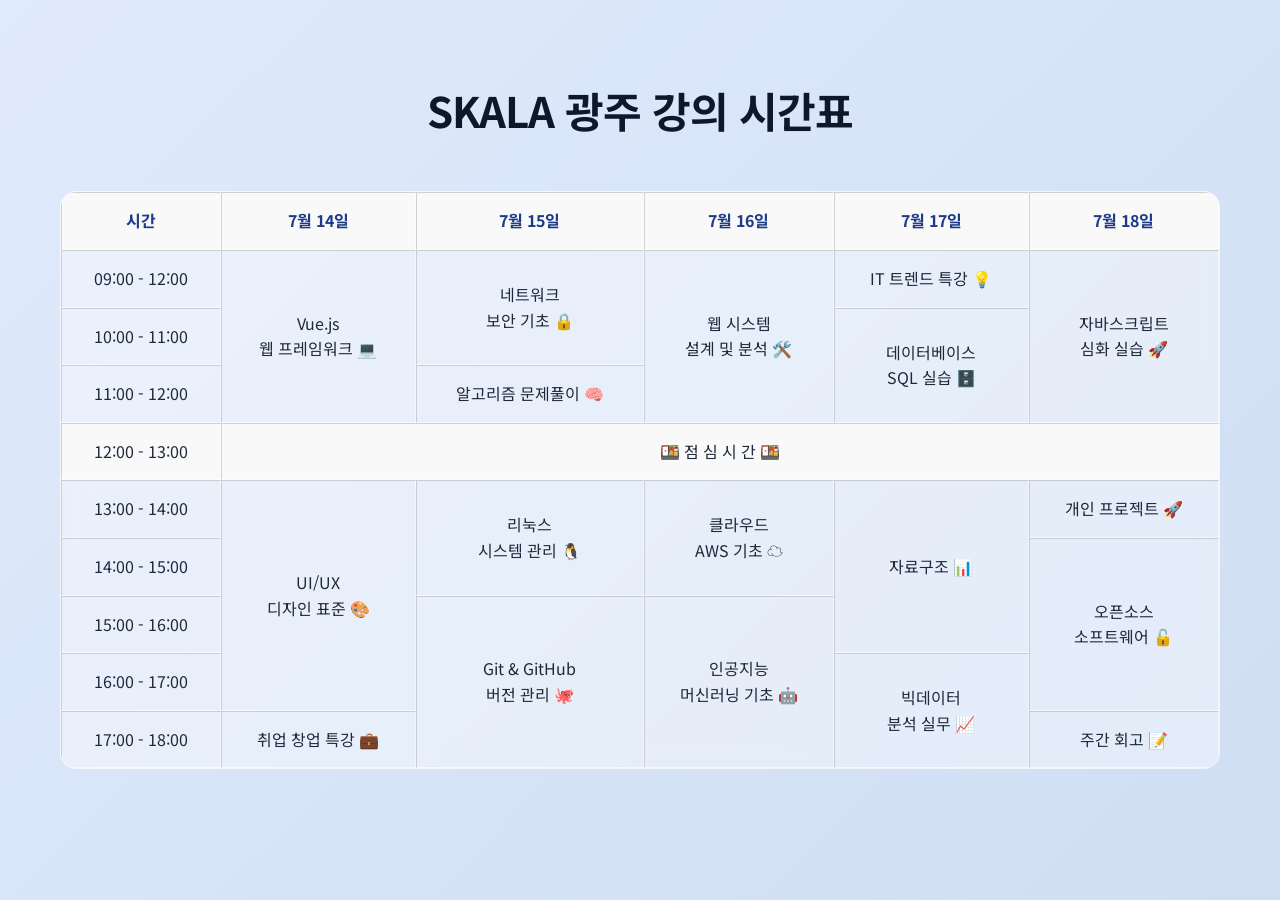
==== html/myClass.html @ 41cc4d83 "Fix : Git 재초기화" ====
<!DOCTYPE html>
<html lang="ko">
<head>
    <meta charset="UTF-8">
    <meta name="viewport" content="width=device-width, initial-scale=1.0">
    <title>SKALA 광주 강의 시간표</title>
    <link rel="stylesheet" href="../css/style.css">
</head>

<body>
    <div class="container">
        <h1>SKALA 광주 강의 시간표</h1>
        
        <table border="1" cellspacing="0" cellpadding="9">
            <thead>
                <tr align="center" bgcolor="#f2f2f2">
                    <th>시간</th>
                    <th>7월 14일</th>
                    <th>7월 15일</th>
                    <th>7월 16일</th>
                    <th>7월 17일</th>
                    <th>7월 18일</th>
                </tr>
            </thead>
            <tbody>
                <tr>
                    <td>09:00 - 12:00</td>
                    <td rowspan="3">Vue.js<br>웹 프레임워크 💻</td>
                    <td rowspan="2">네트워크<br>보안 기초 🔒</td>
                    <td rowspan="3">웹 시스템<br>설계 및 분석 🛠️</td>
                    <td>IT 트렌드 특강 💡</td>
                    <td rowspan="3">자바스크립트<br>심화 실습 🚀</td>
                </tr>
                <tr>
                    <td>10:00 - 11:00</td>
                    <td rowspan="2">데이터베이스<br>SQL 실습 🗄️</td>
                </tr>
                <tr>
                    <td>11:00 - 12:00</td>
                    <td>알고리즘 문제풀이 🧠</td>
                </tr>
                
                <tr align="center" bgcolor="#f9f9f9">
                    <td>12:00 - 13:00</td>
                    <td colspan="5">🍱 점 심 시 간 🍱</td>
                </tr>
                
                <tr>
                    <td>13:00 - 14:00</td>
                    <td rowspan="4">UI/UX<br>디자인 표준 🎨</td>
                    <td rowspan="2">리눅스<br>시스템 관리 🐧</td>
                    <td rowspan="2">클라우드<br>AWS 기초 ☁️</td>
                    <td rowspan="3">자료구조 📊</td>
                    <td>개인 프로젝트 🚀</td>
                </tr>
                <tr>
                    <td>14:00 - 15:00</td>
                    <td rowspan="3">오픈소스<br>소프트웨어 🔓</td>
                </tr>
                <tr>
                    <td>15:00 - 16:00</td>
                    <td rowspan="3">Git & GitHub<br>버전 관리 🐙</td>
                    <td rowspan="3">인공지능<br>머신러닝 기초 🤖</td>
                </tr>
                <tr>
                    <td>16:00 - 17:00</td>
                    <td rowspan="2">빅데이터<br>분석 실무 📈</td>
                </tr>
                <tr>
                    <td>17:00 - 18:00</td>
                    <td>취업 창업 특강 💼</td>
                    <td>주간 회고 📝</td>
                </tr>
            </tbody>
        </table>
    </div>
</body>
</html>
---- css/style.css ----
/* ==========================================================================
   [미션 1] 구글 폰트 불러오기 (세련되고 깔끔한 Noto Sans KR로 변경)
   ========================================================================== */
@import url('https://fonts.googleapis.com/css2?family=Noto+Sans+KR:wght@300;400;700&display=swap');

/* 전체 페이지 글꼴 및 배경 기본 설정 */
body {
    font-family: 'Noto Sans KR', sans-serif; 
    line-height: 1.6;                /* 폰트가 바뀌었으니 줄간격도 세련되게 조정 */
    color: #1e293b;                  /* 너무 까맣지 않은 짙은 네이비/슬레이트 톤 */
    /* 글래스모피즘의 핵심: 유리가 비칠 수 있도록 화사한 블루 그라데이션 배경 적용 */
    background: linear-gradient(135deg, #e0eafc 0%, #cfdef3 100%);
    background-attachment: fixed;    /* 스크롤해도 배경은 고정되게 설정 */
    font-size: 16px;                 /* 폰트 크기를 표준화하여 세련미 강조 */
}

/* 메인 제목 스타일 (h1) */
h1 {
    color: #0f172a;                  
    font-size: 42px;
    font-weight: 700;
    text-align: center;
    padding-bottom: 20px;
    letter-spacing: -1px;            /* 자간을 살짝 좁혀서 모던한 느낌 부여 */
}

/* 부제목 h2: 유리판 위에 얹어진 깔끔한 텍스트 */
h2 {
    color: #1d4ed8;                  /* 청량한 블루 포인트 */
    font-size: 28px;
    font-weight: 700;
    padding: 10px 0;
    margin-top: 40px;
    margin-bottom: 20px;
    border-bottom: 2px solid rgba(29, 78, 216, 0.3); /* 반투명한 밑줄 */
}

/* 소제목 h3 */
h3 {
    color: #3b82f6;
    font-size: 22px;
    margin-top: 25px;
    margin-bottom: 15px;
    font-weight: 700;
}

/* 본문 텍스트 링크 스타일 */
a {
    color: #2563eb;
    text-decoration: none;
    transition: color 0.3s ease;
}

a:hover {
    color: #1e40af;
    text-decoration: underline;
    text-underline-offset: 4px;
}

/* ==========================================================================
   글래스모피즘 공통 클래스 (유리 패널 효과)
   ========================================================================== */
/* 이 속성들을 카드, 사이드바, 폼 등에 공통으로 적용합니다 */
.glass-panel {
    background: rgba(255, 255, 255, 0.4);      /* 반투명한 흰색 배경 */
    backdrop-filter: blur(12px);               /* 배경을 흐리게 (블러 효과) */
    -webkit-backdrop-filter: blur(12px);       /* 사파리 브라우저 지원 */
    border: 1px solid rgba(255, 255, 255, 0.6); /* 빛을 받는 듯한 얇고 밝은 테두리 */
    box-shadow: 0 8px 32px 0 rgba(31, 38, 135, 0.1); /* 은은하고 넓은 그림자 */
    border-radius: 16px;
}

/* ==========================================================================
   [미션 2] 실습과제 박스 모델의 이해
   ========================================================================== */
* {
    box-sizing: border-box;
}

.container {
    max-width: 1200px;
    margin: 0 auto;
    padding: 40px 20px;
}

/* 유리 앨범 카드 (.trip-card) */
.trip-card {
    /* 공통 유리 효과 적용 (CSS 변수나 믹스인이 없으므로 코드를 직접 복사해 적용) */
    background: rgba(255, 255, 255, 0.45);
    backdrop-filter: blur(10px);
    -webkit-backdrop-filter: blur(10px);
    border: 1px solid rgba(255, 255, 255, 0.7);
    box-shadow: 0 4px 20px rgba(0, 0, 0, 0.05);
    border-radius: 16px;
    padding: 25px;
    transition: transform 0.4s ease, box-shadow 0.4s ease;
}

.trip-card img {
    display: block;
    margin-bottom: 20px;
    max-width: 100%;
    height: auto;
    border-radius: 12px;
}

/* 호버 시 떠오르는 유리 카드 */
.trip-card:hover {
    transform: translateY(-10px);
    box-shadow: 0 15px 35px rgba(37, 99, 235, 0.15); /* 블루 톤이 섞인 그림자 */
    background: rgba(255, 255, 255, 0.6);            /* 호버 시 조금 더 불투명해지며 선명해짐 */
}

/* 시간표 테이블 정돈 */
table {
    width: 100%;
    border-collapse: separate;
    border-spacing: 0;
    margin-top: 20px;
    background: rgba(255, 255, 255, 0.4);
    backdrop-filter: blur(10px);
    border-radius: 16px;
    overflow: hidden;
    border: 1px solid rgba(255, 255, 255, 0.5);
}

th, td {
    padding: 15px;
    text-align: center;
    border-bottom: 1px solid rgba(255, 255, 255, 0.6);
}

th {
    background: rgba(255, 255, 255, 0.6);
    color: #1e3a8a;
    font-weight: 700;
}

/* ==========================================================================
   [미션 3] 가독성 높은 회원가입 폼
   ========================================================================== */
fieldset {
    background: rgba(255, 255, 255, 0.3);
    backdrop-filter: blur(12px);
    border: 1px solid rgba(255, 255, 255, 0.5);
    border-radius: 16px;
    padding: 30px;
    margin-bottom: 30px;
    box-shadow: 0 8px 32px rgba(0, 0, 0, 0.05);
}

legend {
    font-weight: 700;
    color: #1e40af;
    padding: 5px 20px;
    background: rgba(255, 255, 255, 0.7);
    border: 1px solid rgba(255, 255, 255, 0.8);
    border-radius: 20px;
    backdrop-filter: blur(5px);
}

/* 세련된 폼 입력창 */
input[type="text"],
input[type="password"],
input[type="email"],
input[type="date"],
select,
textarea {
    width: 100%;
    padding: 14px 18px;
    margin-top: 8px;
    margin-bottom: 20px;
    border: 1px solid rgba(255, 255, 255, 0.8);
    border-radius: 12px;
    background: rgba(255, 255, 255, 0.5); /* 반투명 입력창 */
    font-family: inherit;
    font-size: 1em;
    color: #0f172a;
    transition: all 0.3s ease;
}

/* 포커스 시 네온 블루 효과 */
input:focus, textarea:focus, select:focus {
    outline: none;
    background: rgba(255, 255, 255, 0.8);
    border-color: #3b82f6;
    box-shadow: 0 0 0 4px rgba(59, 130, 246, 0.2);
}

textarea {
    resize: vertical;
    min-height: 120px;
}

/* 글래스모피즘 버튼 스타일 */
.btn-submit,
.btn-reset {
    padding: 14px 32px;
    font-size: 1em;
    font-weight: 700;
    border: 1px solid rgba(255, 255, 255, 0.4);
    border-radius: 12px;
    cursor: pointer;
    margin-right: 15px;
    transition: all 0.3s ease;
    backdrop-filter: blur(5px);
}

.btn-submit {
    background: rgba(37, 99, 235, 0.8); /* 반투명한 메인 블루 */
    color: #ffffff;
    box-shadow: 0 4px 15px rgba(37, 99, 235, 0.3);
}

.btn-reset {
    background: rgba(255, 255, 255, 0.5);
    color: #475569;
}

.btn-submit:hover {
    background: rgba(29, 78, 216, 1);
    box-shadow: 0 6px 20px rgba(29, 78, 216, 0.4);
    transform: translateY(-2px);
}

.btn-reset:hover {
    background: rgba(255, 255, 255, 0.8);
    transform: translateY(-2px);
}

/* ==========================================================================
   [미션 4 & 5] Flex, Grid 및 미디어 쿼리
   ========================================================================== */
nav ul {
    display: flex;
    list-style: none;
    padding: 15px;
    gap: 10px;
    justify-content: center;
    background: rgba(255, 255, 255, 0.3);
    backdrop-filter: blur(10px);
    border-radius: 50px;             /* 네비게이션 바를 둥근 캡슐 형태로 */
    border: 1px solid rgba(255, 255, 255, 0.5);
    margin-bottom: 40px;
}

nav a {
    padding: 10px 24px;
    border-radius: 30px;
    transition: all 0.3s ease;
    background-color: transparent;
    font-weight: 700;
    color: #1e293b;
}

nav a:hover {
    background-color: #3b82f6;
    color: #ffffff;
    text-decoration: none;
    box-shadow: 0 4px 15px rgba(59, 130, 246, 0.4);
}

.trip-grid-container {
    display: grid;
    grid-template-columns: repeat(3, 1fr);
    gap: 30px;
}

.content-wrapper {
    display: flex;
    gap: 40px;
    align-items: flex-start;
}

main {
    flex: 7;
}

aside {
    flex: 3;
    background: rgba(255, 255, 255, 0.35);
    backdrop-filter: blur(12px);
    -webkit-backdrop-filter: blur(12px);
    padding: 30px;
    border-radius: 20px;
    border: 1px solid rgba(255, 255, 255, 0.6);
    box-shadow: 0 8px 32px rgba(0, 0, 0, 0.05);
}

@media (max-width: 768px) {
    nav ul {
        flex-direction: column;
        border-radius: 16px;
    }
    .content-wrapper {
        flex-direction: column;
        gap: 20px;
    }
    main, aside {
        width: 100%;
    }
    .trip-grid-container {
        grid-template-columns: 1fr;
    }
}

/* ==========================================================================
   [미션 6] 등장 애니메이션(Animations)
   ========================================================================== */
@keyframes fadeInUp {
    from {
        opacity: 0;
        transform: translateY(20px);
    }
    to {
        opacity: 1;
        transform: translateY(0);
    }
}

header h1 {
    animation: fadeInUp 0.8s cubic-bezier(0.2, 0.8, 0.2, 1) forwards;
}

/* ==========================================================================
   [No 미션] 사이드바 자바스크립트 영역 버튼 꾸미기
   ========================================================================== */
aside section:last-child {
    display: flex;
    flex-direction: column;
    align-items: center;
    gap: 12px;
    margin-top: 20px;
}

aside section:last-child button {
    width: 100%;
    padding: 14px;
    border: 1px solid rgba(255, 255, 255, 0.4);
    border-radius: 12px;
    font-size: 1em;
    font-weight: 700;
    color: #ffffff;
    background: linear-gradient(135deg, #60a5fa, #3b82f6); /* 세련된 그라데이션 버튼 */
    cursor: pointer;
    box-shadow: 0 4px 15px rgba(59, 130, 246, 0.3);
    transition: all 0.3s ease;
}

aside section:last-child button:hover {
    transform: translateY(-2px);
    box-shadow: 0 6px 20px rgba(59, 130, 246, 0.5);
    background: linear-gradient(135deg, #3b82f6, #2563eb);
}
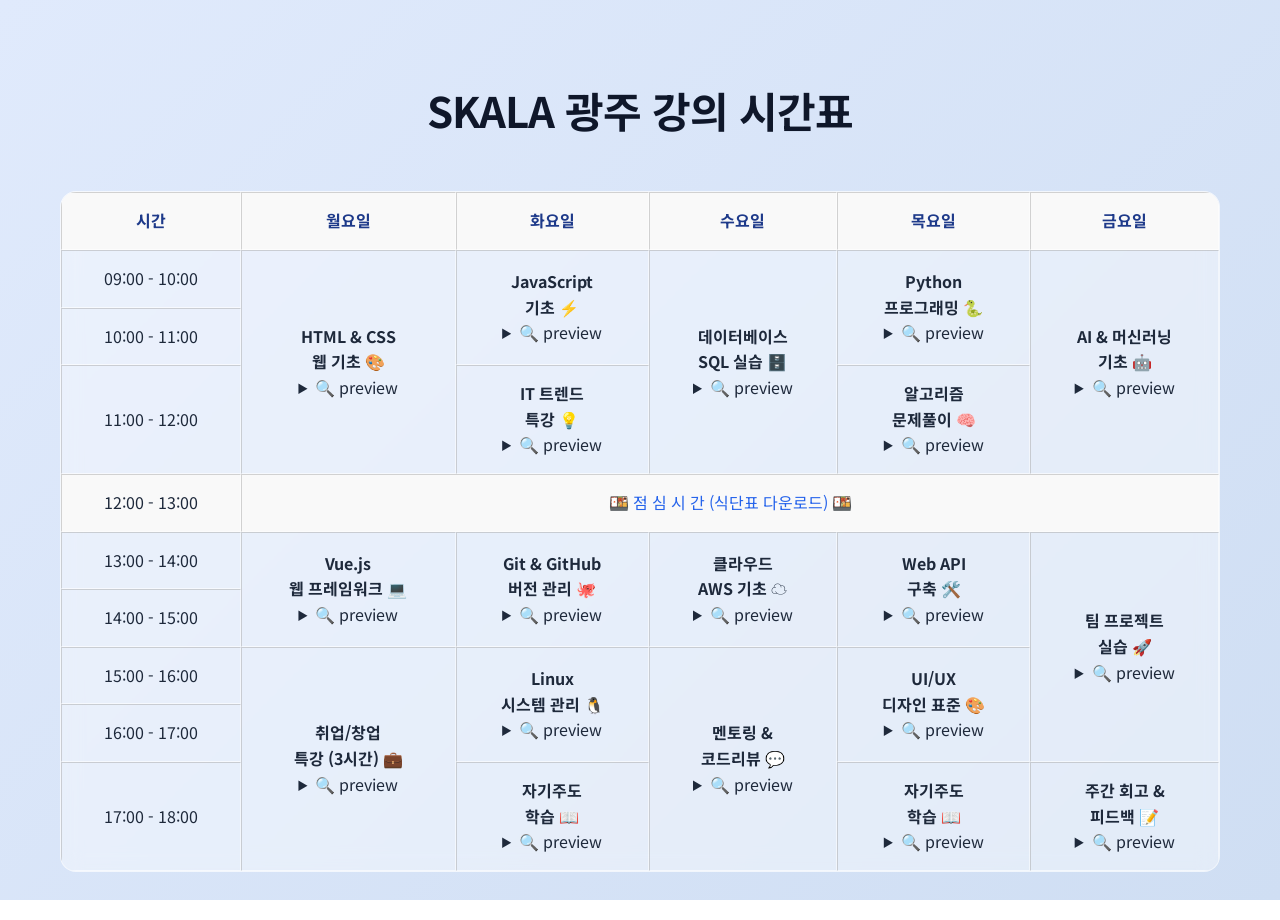
==== commit 439f38f8: "my class 컨텐츠 보완" ====
--- a/html/myClass.html
+++ b/html/myClass.html
@@ -15,61 +15,176 @@
             <thead>
                 <tr align="center" bgcolor="#f2f2f2">
                     <th>시간</th>
-                    <th>7월 14일</th>
-                    <th>7월 15일</th>
-                    <th>7월 16일</th>
-                    <th>7월 17일</th>
-                    <th>7월 18일</th>
+                    <th>월요일</th>
+                    <th>화요일</th>
+                    <th>수요일</th>
+                    <th>목요일</th>
+                    <th>금요일</th>
                 </tr>
             </thead>
             <tbody>
-                <tr>
-                    <td>09:00 - 12:00</td>
-                    <td rowspan="3">Vue.js<br>웹 프레임워크 💻</td>
-                    <td rowspan="2">네트워크<br>보안 기초 🔒</td>
-                    <td rowspan="3">웹 시스템<br>설계 및 분석 🛠️</td>
-                    <td>IT 트렌드 특강 💡</td>
-                    <td rowspan="3">자바스크립트<br>심화 실습 🚀</td>
+                <tr align="center">
+                    <td>09:00 - 10:00</td>
+                    <td rowspan="3">
+                        <b>HTML & CSS<br>웹 기초 🎨</b>
+                        <details>
+                            <summary>🔍 preview</summary>
+                            <p>웹사이트 구조와 스타일링 기초 학습</p>
+                        </details>
+                    </td>
+                    <td rowspan="2">
+                        <b>JavaScript<br>기초 ⚡</b>
+                        <details>
+                            <summary>🔍 preview</summary>
+                            <p>동적 웹페이지 제작을 위한 자바스크립트 문법</p>
+                        </details>
+                    </td>
+                    <td rowspan="3">
+                        <b>데이터베이스<br>SQL 실습 🗄️</b>
+                        <details>
+                            <summary>🔍 preview</summary>
+                            <p>데이터 조작 및 관리를 위한 SQL 작성법</p>
+                        </details>
+                    </td>
+                    <td rowspan="2">
+                        <b>Python<br>프로그래밍 🐍</b>
+                        <details>
+                            <summary>🔍 preview</summary>
+                            <p>파이썬 기본 문법 및 데이터 처리 학습</p>
+                        </details>
+                    </td>
+                    <td rowspan="3">
+                        <b>AI & 머신러닝<br>기초 🤖</b>
+                        <details>
+                            <summary>🔍 preview</summary>
+                            <p>인공지능 개요 및 주요 머신러닝 모델 개념</p>
+                        </details>
+                    </td>
                 </tr>
-                <tr>
+                <tr align="center">
                     <td>10:00 - 11:00</td>
-                    <td rowspan="2">데이터베이스<br>SQL 실습 🗄️</td>
                 </tr>
-                <tr>
+                <tr align="center">
                     <td>11:00 - 12:00</td>
-                    <td>알고리즘 문제풀이 🧠</td>
+                    <td>
+                        <b>IT 트렌드<br>특강 💡</b>
+                        <details>
+                            <summary>🔍 preview</summary>
+                            <p>최신 기술 동향 및 산업 트렌드 파악</p>
+                        </details>
+                    </td>
+                    <td>
+                        <b>알고리즘<br>문제풀이 🧠</b>
+                        <details>
+                            <summary>🔍 preview</summary>
+                            <p>컴퓨팅 사고력 향상을 위한 코딩 문제 풀이</p>
+                        </details>
+                    </td>
                 </tr>
                 
                 <tr align="center" bgcolor="#f9f9f9">
                     <td>12:00 - 13:00</td>
-                    <td colspan="5">🍱 점 심 시 간 🍱</td>
+                    <td colspan="5"><a href="../files/menu.xlsx" download>🍱 점 심 시 간 (식단표 다운로드) 🍱</a></td>
                 </tr>
                 
-                <tr>
+                <tr align="center">
                     <td>13:00 - 14:00</td>
-                    <td rowspan="4">UI/UX<br>디자인 표준 🎨</td>
-                    <td rowspan="2">리눅스<br>시스템 관리 🐧</td>
-                    <td rowspan="2">클라우드<br>AWS 기초 ☁️</td>
-                    <td rowspan="3">자료구조 📊</td>
-                    <td>개인 프로젝트 🚀</td>
+                    <td rowspan="2">
+                        <b>Vue.js<br>웹 프레임워크 💻</b>
+                        <details>
+                            <summary>🔍 preview</summary>
+                            <p>컴포넌트 기반 웹 애플리케이션 개발</p>
+                        </details>
+                    </td>
+                    <td rowspan="2">
+                        <b>Git & GitHub<br>버전 관리 🐙</b>
+                        <details>
+                            <summary>🔍 preview</summary>
+                            <p>소스코드 협업 및 버전 관리 도구 활용</p>
+                        </details>
+                    </td>
+                    <td rowspan="2">
+                        <b>클라우드<br>AWS 기초 ☁️</b>
+                        <details>
+                            <summary>🔍 preview</summary>
+                            <p>클라우드 인프라 이해 및 배포 기본</p>
+                        </details>
+                    </td>
+                    <td rowspan="2">
+                        <b>Web API<br>구축 🛠️</b>
+                        <details>
+                            <summary>🔍 preview</summary>
+                            <p>RESTful API 개념 및 서버 연결 실습</p>
+                        </details>
+                    </td>
+                    <td rowspan="4">
+                        <b>팀 프로젝트<br>실습 🚀</b>
+                        <details>
+                            <summary>🔍 preview</summary>
+                            <p>팀 단위 서비스 기획 및 개발 집중 수행</p>
+                        </details>
+                    </td>
                 </tr>
-                <tr>
+                <tr align="center">
                     <td>14:00 - 15:00</td>
-                    <td rowspan="3">오픈소스<br>소프트웨어 🔓</td>
                 </tr>
-                <tr>
+                <tr align="center">
                     <td>15:00 - 16:00</td>
-                    <td rowspan="3">Git & GitHub<br>버전 관리 🐙</td>
-                    <td rowspan="3">인공지능<br>머신러닝 기초 🤖</td>
+                    <td rowspan="3">
+                        <b>취업/창업<br>특강 (3시간) 💼</b>
+                        <details>
+                            <summary>🔍 preview</summary>
+                            <p>이력서 작성, 면접 준비 및 취업 코칭</p>
+                        </details>
+                    </td>
+                    <td rowspan="2">
+                        <b>Linux<br>시스템 관리 🐧</b>
+                        <details>
+                            <summary>🔍 preview</summary>
+                            <p>리눅스 명령어 및 서버 환경 구축 학습</p>
+                        </details>
+                    </td>
+                    <td rowspan="3">
+                        <b>멘토링 &<br>코드리뷰 💬</b>
+                        <details>
+                            <summary>🔍 preview</summary>
+                            <p>전문가 피드백을 통한 코드 개선 및 질의응답</p>
+                        </details>
+                    </td>
+                    <td rowspan="2">
+                        <b>UI/UX<br>디자인 표준 🎨</b>
+                        <details>
+                            <summary>🔍 preview</summary>
+                            <p>사용자 중심 인터페이스 설계 가이드라인</p>
+                        </details>
+                    </td>
                 </tr>
-                <tr>
+                <tr align="center">
                     <td>16:00 - 17:00</td>
-                    <td rowspan="2">빅데이터<br>분석 실무 📈</td>
                 </tr>
-                <tr>
+                <tr align="center">
                     <td>17:00 - 18:00</td>
-                    <td>취업 창업 특강 💼</td>
-                    <td>주간 회고 📝</td>
+                    <td>
+                        <b>자기주도<br>학습 📖</b>
+                        <details>
+                            <summary>🔍 preview</summary>
+                            <p>개인 복습 및 부족한 개념 보완 시간</p>
+                        </details>
+                    </td>
+                    <td>
+                        <b>자기주도<br>학습 📖</b>
+                        <details>
+                            <summary>🔍 preview</summary>
+                            <p>개인 복습 및 부족한 개념 보완 시간</p>
+                        </details>
+                    </td>
+                    <td>
+                        <b>주간 회고 &<br>피드백 📝</b>
+                        <details>
+                            <summary>🔍 preview</summary>
+                            <p>한 주간의 학습 성과 정리 및 개선점 작성</p>
+                        </details>
+                    </td>
                 </tr>
             </tbody>
         </table>
--- a/css/style.css
+++ b/css/style.css
@@ -85,7 +85,6 @@
 
 /* 유리 앨범 카드 (.trip-card) */
 .trip-card {
-    /* 공통 유리 효과 적용 (CSS 변수나 믹스인이 없으므로 코드를 직접 복사해 적용) */
     background: rgba(255, 255, 255, 0.45);
     backdrop-filter: blur(10px);
     -webkit-backdrop-filter: blur(10px);
@@ -247,7 +246,7 @@
 nav a {
     padding: 10px 24px;
     border-radius: 30px;
-    transition: all 0.3s ease;
+    transition: all 0.6s ease;
     background-color: transparent;
     font-weight: 700;
     color: #1e293b;
@@ -257,7 +256,7 @@
     background-color: #3b82f6;
     color: #ffffff;
     text-decoration: none;
-    box-shadow: 0 4px 15px rgba(59, 130, 246, 0.4);
+    box-shadow: 0 4px 15px rgba(49, 108, 202, 0.4);
 }
 
 .trip-grid-container {
@@ -319,7 +318,7 @@
 }
 
 header h1 {
-    animation: fadeInUp 0.8s cubic-bezier(0.2, 0.8, 0.2, 1) forwards;
+    animation: fadeInUp 2.0s cubic-bezier(0.2, 0.8, 0.2, 1) forwards;
 }
 
 /* ==========================================================================
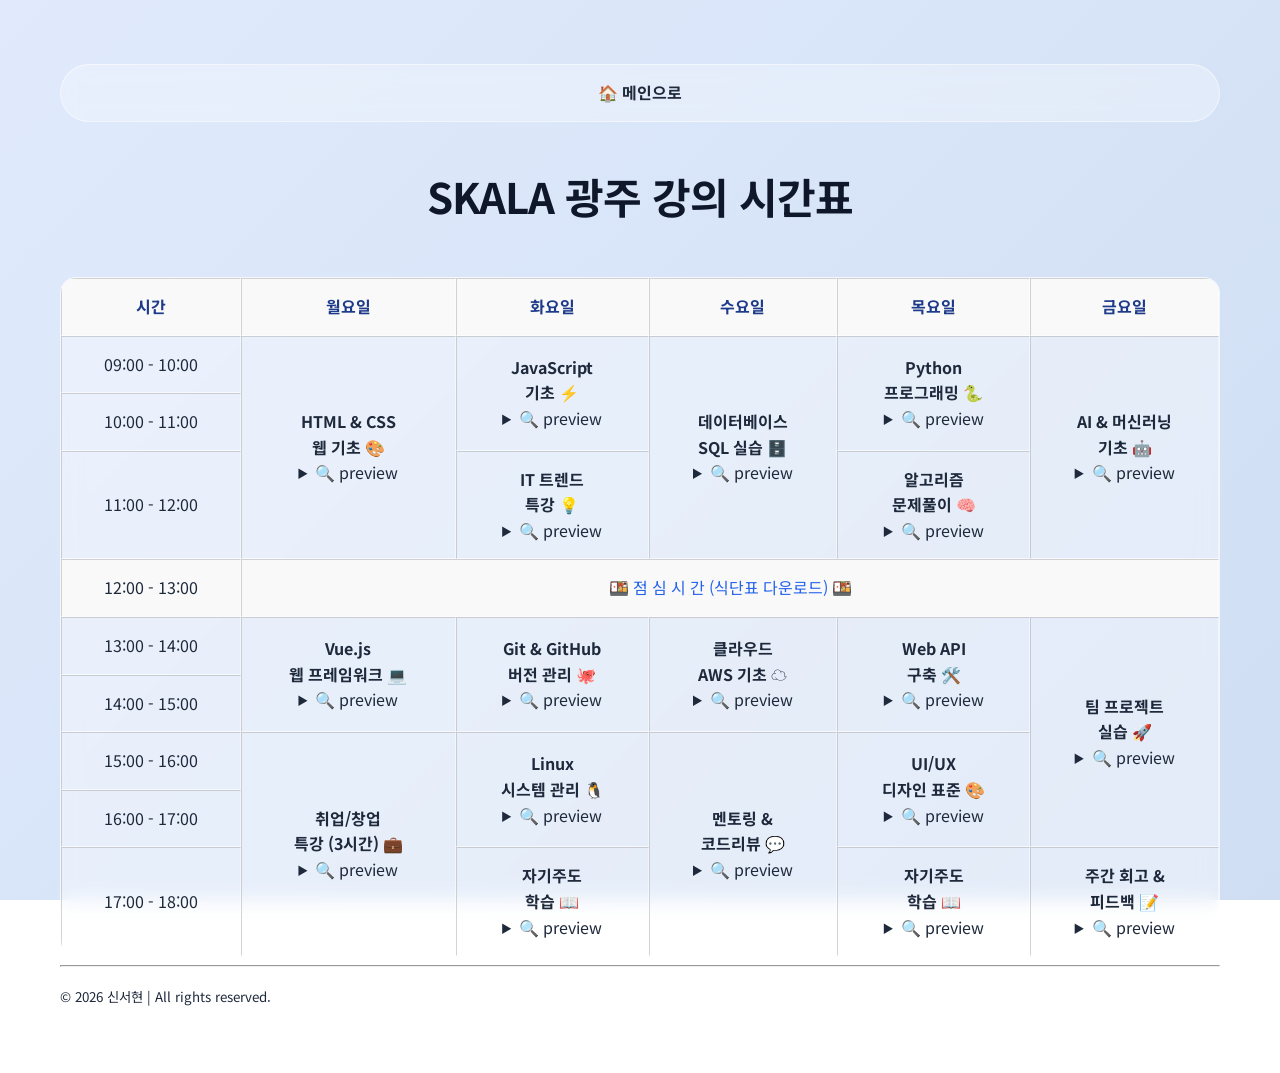
==== commit 5cde61ed: "nav 추가 및 semantic 변환" ====
--- a/html/myClass.html
+++ b/html/myClass.html
@@ -6,188 +6,210 @@
     <title>SKALA 광주 강의 시간표</title>
     <link rel="stylesheet" href="../css/style.css">
 </head>
-
 <body>
     <div class="container">
-        <h1>SKALA 광주 강의 시간표</h1>
         
-        <table border="1" cellspacing="0" cellpadding="9">
-            <thead>
-                <tr align="center" bgcolor="#f2f2f2">
-                    <th>시간</th>
-                    <th>월요일</th>
-                    <th>화요일</th>
-                    <th>수요일</th>
-                    <th>목요일</th>
-                    <th>금요일</th>
-                </tr>
-            </thead>
-            <tbody>
-                <tr align="center">
-                    <td>09:00 - 10:00</td>
-                    <td rowspan="3">
-                        <b>HTML & CSS<br>웹 기초 🎨</b>
-                        <details>
-                            <summary>🔍 preview</summary>
-                            <p>웹사이트 구조와 스타일링 기초 학습</p>
-                        </details>
-                    </td>
-                    <td rowspan="2">
-                        <b>JavaScript<br>기초 ⚡</b>
-                        <details>
-                            <summary>🔍 preview</summary>
-                            <p>동적 웹페이지 제작을 위한 자바스크립트 문법</p>
-                        </details>
-                    </td>
-                    <td rowspan="3">
-                        <b>데이터베이스<br>SQL 실습 🗄️</b>
-                        <details>
-                            <summary>🔍 preview</summary>
-                            <p>데이터 조작 및 관리를 위한 SQL 작성법</p>
-                        </details>
-                    </td>
-                    <td rowspan="2">
-                        <b>Python<br>프로그래밍 🐍</b>
-                        <details>
-                            <summary>🔍 preview</summary>
-                            <p>파이썬 기본 문법 및 데이터 처리 학습</p>
-                        </details>
-                    </td>
-                    <td rowspan="3">
-                        <b>AI & 머신러닝<br>기초 🤖</b>
-                        <details>
-                            <summary>🔍 preview</summary>
-                            <p>인공지능 개요 및 주요 머신러닝 모델 개념</p>
-                        </details>
-                    </td>
-                </tr>
-                <tr align="center">
-                    <td>10:00 - 11:00</td>
-                </tr>
-                <tr align="center">
-                    <td>11:00 - 12:00</td>
-                    <td>
-                        <b>IT 트렌드<br>특강 💡</b>
-                        <details>
-                            <summary>🔍 preview</summary>
-                            <p>최신 기술 동향 및 산업 트렌드 파악</p>
-                        </details>
-                    </td>
-                    <td>
-                        <b>알고리즘<br>문제풀이 🧠</b>
-                        <details>
-                            <summary>🔍 preview</summary>
-                            <p>컴퓨팅 사고력 향상을 위한 코딩 문제 풀이</p>
-                        </details>
-                    </td>
-                </tr>
-                
-                <tr align="center" bgcolor="#f9f9f9">
-                    <td>12:00 - 13:00</td>
-                    <td colspan="5"><a href="../files/menu.xlsx" download>🍱 점 심 시 간 (식단표 다운로드) 🍱</a></td>
-                </tr>
-                
-                <tr align="center">
-                    <td>13:00 - 14:00</td>
-                    <td rowspan="2">
-                        <b>Vue.js<br>웹 프레임워크 💻</b>
-                        <details>
-                            <summary>🔍 preview</summary>
-                            <p>컴포넌트 기반 웹 애플리케이션 개발</p>
-                        </details>
-                    </td>
-                    <td rowspan="2">
-                        <b>Git & GitHub<br>버전 관리 🐙</b>
-                        <details>
-                            <summary>🔍 preview</summary>
-                            <p>소스코드 협업 및 버전 관리 도구 활용</p>
-                        </details>
-                    </td>
-                    <td rowspan="2">
-                        <b>클라우드<br>AWS 기초 ☁️</b>
-                        <details>
-                            <summary>🔍 preview</summary>
-                            <p>클라우드 인프라 이해 및 배포 기본</p>
-                        </details>
-                    </td>
-                    <td rowspan="2">
-                        <b>Web API<br>구축 🛠️</b>
-                        <details>
-                            <summary>🔍 preview</summary>
-                            <p>RESTful API 개념 및 서버 연결 실습</p>
-                        </details>
-                    </td>
-                    <td rowspan="4">
-                        <b>팀 프로젝트<br>실습 🚀</b>
-                        <details>
-                            <summary>🔍 preview</summary>
-                            <p>팀 단위 서비스 기획 및 개발 집중 수행</p>
-                        </details>
-                    </td>
-                </tr>
-                <tr align="center">
-                    <td>14:00 - 15:00</td>
-                </tr>
-                <tr align="center">
-                    <td>15:00 - 16:00</td>
-                    <td rowspan="3">
-                        <b>취업/창업<br>특강 (3시간) 💼</b>
-                        <details>
-                            <summary>🔍 preview</summary>
-                            <p>이력서 작성, 면접 준비 및 취업 코칭</p>
-                        </details>
-                    </td>
-                    <td rowspan="2">
-                        <b>Linux<br>시스템 관리 🐧</b>
-                        <details>
-                            <summary>🔍 preview</summary>
-                            <p>리눅스 명령어 및 서버 환경 구축 학습</p>
-                        </details>
-                    </td>
-                    <td rowspan="3">
-                        <b>멘토링 &<br>코드리뷰 💬</b>
-                        <details>
-                            <summary>🔍 preview</summary>
-                            <p>전문가 피드백을 통한 코드 개선 및 질의응답</p>
-                        </details>
-                    </td>
-                    <td rowspan="2">
-                        <b>UI/UX<br>디자인 표준 🎨</b>
-                        <details>
-                            <summary>🔍 preview</summary>
-                            <p>사용자 중심 인터페이스 설계 가이드라인</p>
-                        </details>
-                    </td>
-                </tr>
-                <tr align="center">
-                    <td>16:00 - 17:00</td>
-                </tr>
-                <tr align="center">
-                    <td>17:00 - 18:00</td>
-                    <td>
-                        <b>자기주도<br>학습 📖</b>
-                        <details>
-                            <summary>🔍 preview</summary>
-                            <p>개인 복습 및 부족한 개념 보완 시간</p>
-                        </details>
-                    </td>
-                    <td>
-                        <b>자기주도<br>학습 📖</b>
-                        <details>
-                            <summary>🔍 preview</summary>
-                            <p>개인 복습 및 부족한 개념 보완 시간</p>
-                        </details>
-                    </td>
-                    <td>
-                        <b>주간 회고 &<br>피드백 📝</b>
-                        <details>
-                            <summary>🔍 preview</summary>
-                            <p>한 주간의 학습 성과 정리 및 개선점 작성</p>
-                        </details>
-                    </td>
-                </tr>
-            </tbody>
-        </table>
+        <nav>
+            <ul>
+                <li><a href="index.html">🏠 메인으로</a></li>
+            </ul>
+        </nav>
+        
+        <header>
+            <h1>SKALA 광주 강의 시간표</h1>
+        </header>
+
+        <main>
+            <table border="1" cellspacing="0" cellpadding="9">
+                <thead>
+                    <tr align="center" bgcolor="#f2f2f2">
+                        <th>시간</th>
+                        <th>월요일</th>
+                        <th>화요일</th>
+                        <th>수요일</th>
+                        <th>목요일</th>
+                        <th>금요일</th>
+                    </tr>
+                </thead>
+                <tbody>
+                    <tr align="center">
+                        <td>09:00 - 10:00</td>
+                        <td rowspan="3">
+                            <b>HTML & CSS<br>웹 기초 🎨</b>
+                            <details>
+                                <summary>🔍 preview</summary>
+                                <p>웹사이트 구조와 스타일링 기초 학습</p>
+                            </details>
+                        </td>
+                        <td rowspan="2">
+                            <b>JavaScript<br>기초 ⚡</b>
+                            <details>
+                                <summary>🔍 preview</summary>
+                                <p>동적 웹페이지 제작을 위한 자바스크립트 문법</p>
+                            </details>
+                        </td>
+                        <td rowspan="3">
+                            <b>데이터베이스<br>SQL 실습 🗄️</b>
+                            <details>
+                                <summary>🔍 preview</summary>
+                                <p>데이터 조작 및 관리를 위한 SQL 작성법</p>
+                            </details>
+                        </td>
+                        <td rowspan="2">
+                            <b>Python<br>프로그래밍 🐍</b>
+                            <details>
+                                <summary>🔍 preview</summary>
+                                <p>파이썬 기본 문법 및 데이터 처리 학습</p>
+                            </details>
+                        </td>
+                        <td rowspan="3">
+                            <b>AI & 머신러닝<br>기초 🤖</b>
+                            <details>
+                                <summary>🔍 preview</summary>
+                                <p>인공지능 개요 및 주요 머신러닝 모델 개념</p>
+                            </details>
+                        </td>
+                    </tr>
+                    
+                    <tr align="center">
+                        <td>10:00 - 11:00</td>
+                    </tr>
+                    
+                    <tr align="center">
+                        <td>11:00 - 12:00</td>
+                        <td>
+                            <b>IT 트렌드<br>특강 💡</b>
+                            <details>
+                                <summary>🔍 preview</summary>
+                                <p>최신 기술 동향 및 산업 트렌드 파악</p>
+                            </details>
+                        </td>
+                        <td>
+                            <b>알고리즘<br>문제풀이 🧠</b>
+                            <details>
+                                <summary>🔍 preview</summary>
+                                <p>컴퓨팅 사고력 향상을 위한 코딩 문제 풀이</p>
+                            </details>
+                        </td>
+                    </tr>
+                    
+                    <tr align="center" bgcolor="#f9f9f9">
+                        <td>12:00 - 13:00</td>
+                        <td colspan="5"><a href="../files/menu.xlsx" download>🍱 점 심 시 간 (식단표 다운로드) 🍱</a></td>
+                    </tr>
+                    
+                    <tr align="center">
+                        <td>13:00 - 14:00</td>
+                        <td rowspan="2">
+                            <b>Vue.js<br>웹 프레임워크 💻</b>
+                            <details>
+                                <summary>🔍 preview</summary>
+                                <p>컴포넌트 기반 웹 애플리케이션 개발</p>
+                            </details>
+                        </td>
+                        <td rowspan="2">
+                            <b>Git & GitHub<br>버전 관리 🐙</b>
+                            <details>
+                                <summary>🔍 preview</summary>
+                                <p>소스코드 협업 및 버전 관리 도구 활용</p>
+                            </details>
+                        </td>
+                        <td rowspan="2">
+                            <b>클라우드<br>AWS 기초 ☁️</b>
+                            <details>
+                                <summary>🔍 preview</summary>
+                                <p>클라우드 인프라 이해 및 배포 기본</p>
+                            </details>
+                        </td>
+                        <td rowspan="2">
+                            <b>Web API<br>구축 🛠️</b>
+                            <details>
+                                <summary>🔍 preview</summary>
+                                <p>RESTful API 개념 및 서버 연결 실습</p>
+                            </details>
+                        </td>
+                        <td rowspan="4">
+                            <b>팀 프로젝트<br>실습 🚀</b>
+                            <details>
+                                <summary>🔍 preview</summary>
+                                <p>팀 단위 서비스 기획 및 개발 집중 수행</p>
+                            </details>
+                        </td>
+                    </tr>
+                    
+                    <tr align="center">
+                        <td>14:00 - 15:00</td>
+                    </tr>
+                    
+                    <tr align="center">
+                        <td>15:00 - 16:00</td>
+                        <td rowspan="3">
+                            <b>취업/창업<br>특강 (3시간) 💼</b>
+                            <details>
+                                <summary>🔍 preview</summary>
+                                <p>이력서 작성, 면접 준비 및 취업 코칭</p>
+                            </details>
+                        </td>
+                        <td rowspan="2">
+                            <b>Linux<br>시스템 관리 🐧</b>
+                            <details>
+                                <summary>🔍 preview</summary>
+                                <p>리눅스 명령어 및 서버 환경 구축 학습</p>
+                            </details>
+                        </td>
+                        <td rowspan="3">
+                            <b>멘토링 &<br>코드리뷰 💬</b>
+                            <details>
+                                <summary>🔍 preview</summary>
+                                <p>전문가 피드백을 통한 코드 개선 및 질의응답</p>
+                            </details>
+                        </td>
+                        <td rowspan="2">
+                            <b>UI/UX<br>디자인 표준 🎨</b>
+                            <details>
+                                <summary>🔍 preview</summary>
+                                <p>사용자 중심 인터페이스 설계 가이드라인</p>
+                            </details>
+                        </td>
+                    </tr>
+                    
+                    <tr align="center">
+                        <td>16:00 - 17:00</td>
+                    </tr>
+                    
+                    <tr align="center">
+                        <td>17:00 - 18:00</td>
+                        <td>
+                            <b>자기주도<br>학습 📖</b>
+                            <details>
+                                <summary>🔍 preview</summary>
+                                <p>개인 복습 및 부족한 개념 보완 시간</p>
+                            </details>
+                        </td>
+                        <td>
+                            <b>자기주도<br>학습 📖</b>
+                            <details>
+                                <summary>🔍 preview</summary>
+                                <p>개인 복습 및 부족한 개념 보완 시간</p>
+                            </details>
+                        </td>
+                        <td>
+                            <b>주간 회고 &<br>피드백 📝</b>
+                            <details>
+                                <summary>🔍 preview</summary>
+                                <p>한 주간의 학습 성과 정리 및 개선점 작성</p>
+                            </details>
+                        </td>
+                    </tr>
+                </tbody>
+            </table>
+        </main>
+
+        <footer>
+            <hr>
+            <p><small>© 2026 신서현 | All rights reserved.</small></p>
+        </footer>
+        
     </div>
 </body>
 </html>
--- a/css/style.css
+++ b/css/style.css
@@ -1,17 +1,20 @@
 /* ==========================================================================
-   [미션 1] 구글 폰트 불러오기 (세련되고 깔끔한 Noto Sans KR로 변경)
+   [미션 1] 구글 폰트 불러오기 
    ========================================================================== */
 @import url('https://fonts.googleapis.com/css2?family=Noto+Sans+KR:wght@300;400;700&display=swap');
 
 /* 전체 페이지 글꼴 및 배경 기본 설정 */
+html {
+    scroll-behavior: smooth;
+}
+
 body {
     font-family: 'Noto Sans KR', sans-serif; 
-    line-height: 1.6;                /* 폰트가 바뀌었으니 줄간격도 세련되게 조정 */
-    color: #1e293b;                  /* 너무 까맣지 않은 짙은 네이비/슬레이트 톤 */
-    /* 글래스모피즘의 핵심: 유리가 비칠 수 있도록 화사한 블루 그라데이션 배경 적용 */
+    line-height: 1.6;               
+    color: #1e293b;                  
     background: linear-gradient(135deg, #e0eafc 0%, #cfdef3 100%);
-    background-attachment: fixed;    /* 스크롤해도 배경은 고정되게 설정 */
-    font-size: 16px;                 /* 폰트 크기를 표준화하여 세련미 강조 */
+    background-attachment: fixed;    
+    font-size: 16px;                 
 }
 
 /* 메인 제목 스타일 (h1) */
@@ -21,12 +24,12 @@
     font-weight: 700;
     text-align: center;
     padding-bottom: 20px;
-    letter-spacing: -1px;            /* 자간을 살짝 좁혀서 모던한 느낌 부여 */
-}
-
-/* 부제목 h2: 유리판 위에 얹어진 깔끔한 텍스트 */
+    letter-spacing: -1px;           
+}
+
+/* 부제목 (h2) */
 h2 {
-    color: #1d4ed8;                  /* 청량한 블루 포인트 */
+    color: #1d4ed8;                  
     font-size: 28px;
     font-weight: 700;
     padding: 10px 0;
@@ -58,20 +61,19 @@
 }
 
 /* ==========================================================================
-   글래스모피즘 공통 클래스 (유리 패널 효과)
-   ========================================================================== */
-/* 이 속성들을 카드, 사이드바, 폼 등에 공통으로 적용합니다 */
+   glass morphism 공통 클래스 
+   ========================================================================== */
 .glass-panel {
-    background: rgba(255, 255, 255, 0.4);      /* 반투명한 흰색 배경 */
-    backdrop-filter: blur(12px);               /* 배경을 흐리게 (블러 효과) */
-    -webkit-backdrop-filter: blur(12px);       /* 사파리 브라우저 지원 */
-    border: 1px solid rgba(255, 255, 255, 0.6); /* 빛을 받는 듯한 얇고 밝은 테두리 */
-    box-shadow: 0 8px 32px 0 rgba(31, 38, 135, 0.1); /* 은은하고 넓은 그림자 */
+    background: rgba(255, 255, 255, 0.4);      
+    backdrop-filter: blur(12px);              
+    -webkit-backdrop-filter: blur(12px);      
+    border: 1px solid rgba(255, 255, 255, 0.6);
+    box-shadow: 0 8px 32px 0 rgba(31, 38, 135, 0.1); 
     border-radius: 16px;
 }
 
 /* ==========================================================================
-   [미션 2] 실습과제 박스 모델의 이해
+   [미션 2] 실습과제 박스 모델의 이해 
    ========================================================================== */
 * {
     box-sizing: border-box;
@@ -83,8 +85,26 @@
     padding: 40px 20px;
 }
 
-/* 유리 앨범 카드 (.trip-card) */
+#photo-section{
+    text-align: center;
+}
+
+/* 평점 섹션 */
+.rating-info {
+    display: inline-block;
+    background: rgba(255, 255, 255, 0.5);
+    border: 1px solid rgba(255, 255, 255, 0.6);
+    padding: 8px 16px;
+    border-radius: 30px;
+    font-size: 0.9em;
+    color: #475569;
+    margin-bottom: 25px;
+    box-shadow: 0 2px 10px rgba(0, 0, 0, 0.02);
+}
+
+/* 앨범 카드 */
 .trip-card {
+    position: relative;
     background: rgba(255, 255, 255, 0.45);
     backdrop-filter: blur(10px);
     -webkit-backdrop-filter: blur(10px);
@@ -95,19 +115,91 @@
     transition: transform 0.4s ease, box-shadow 0.4s ease;
 }
 
+/* 이미지 비율 고정 및 깨짐 방지, 라운딩 효과 융합 */
 .trip-card img {
     display: block;
-    margin-bottom: 20px;
-    max-width: 100%;
-    height: auto;
+    width: 100%;
+    height: 200px;
+    object-fit: cover;            
     border-radius: 12px;
-}
-
-/* 호버 시 떠오르는 유리 카드 */
+    box-shadow: 0 4px 12px rgba(0, 0, 0, 0.08);
+    transition: transform 0.3s ease;
+}
+
 .trip-card:hover {
     transform: translateY(-10px);
-    box-shadow: 0 15px 35px rgba(37, 99, 235, 0.15); /* 블루 톤이 섞인 그림자 */
-    background: rgba(255, 255, 255, 0.6);            /* 호버 시 조금 더 불투명해지며 선명해짐 */
+    box-shadow: 0 15px 35px rgba(37, 99, 235, 0.15); 
+    background: rgba(255, 255, 255, 0.6);          
+}
+
+.trip-card:hover img {
+    transform: scale(1.02);
+}
+
+.trip-card h3 {
+    margin-top: 15px;
+    margin-bottom: 5px;
+    font-size: 1.15em;
+}
+
+.trip-card p {
+    margin: 0;
+    color: #64748b;
+    font-size: 0.95em;
+}
+
+.wish-checkbox {
+    display: none;
+}
+
+.wish-btn {
+    position: absolute;
+    top: 35px;                  
+    right: 35px;
+    z-index: 5;               
+    width: 40px;
+    height: 40px;
+    background: rgba(255, 255, 255, 0.6);
+    backdrop-filter: blur(5px);
+    -webkit-backdrop-filter: blur(5px);
+    border: 1px solid rgba(255, 255, 255, 0.6);
+    border-radius: 50%;
+    display: flex;
+    align-items: center;
+    justify-content: center;
+    cursor: pointer;
+    box-shadow: 0 4px 12px rgba(0, 0, 0, 0.1);
+    transition: all 0.2s ease;
+    font-size: 1.1em;
+}
+
+/* 마우스를 올렸을 때 살짝 커지는 효과 */
+.wish-btn:hover {
+    transform: scale(1.1);
+    background: rgba(255, 255, 255, 0.8);
+}
+
+/* 기본 상태: 빈 하트 */
+.wish-btn::before {
+    content: '🤍';
+}
+
+/* 💡 핵심: 체크박스가 체크되었을 때 빨간 하트로 변경 및 애니메이션 실행 */
+.wish-checkbox:checked + .wish-btn::before {
+    content: '❤️';
+}
+
+.wish-checkbox:checked + .wish-btn {
+    background: rgba(255, 255, 255, 0.95);
+    box-shadow: 0 4px 15px rgba(239, 68, 68, 0.2);
+    animation: heartBeat 0.3s ease-in-out;
+}
+
+/* 하트 클릭 시 애니메이션 효과 */
+@keyframes heartBeat {
+    0% { transform: scale(1); }
+    50% { transform: scale(1.3); }
+    100% { transform: scale(1.1); }
 }
 
 /* 시간표 테이블 정돈 */
@@ -158,32 +250,61 @@
     backdrop-filter: blur(5px);
 }
 
-/* 세련된 폼 입력창 */
+fieldset p {
+    margin-bottom: 18px;
+}
+
+label {
+    font-weight: 700;
+    color: #334155;
+    display: inline-block;
+    margin-bottom: 4px;
+}
+
+/* 폼 입력창 */
 input[type="text"],
 input[type="password"],
 input[type="email"],
+input[type="tel"],
 input[type="date"],
 select,
 textarea {
     width: 100%;
     padding: 14px 18px;
-    margin-top: 8px;
-    margin-bottom: 20px;
+    margin-top: 6px;
     border: 1px solid rgba(255, 255, 255, 0.8);
     border-radius: 12px;
-    background: rgba(255, 255, 255, 0.5); /* 반투명 입력창 */
+    background: rgba(255, 255, 255, 0.5); 
     font-family: inherit;
     font-size: 1em;
     color: #0f172a;
     transition: all 0.3s ease;
 }
 
-/* 포커스 시 네온 블루 효과 */
-input:focus, textarea:focus, select:focus {
+input[type="text"]:focus,
+input[type="password"]:focus,
+input[type="email"]:focus,
+input[type="tel"]:focus,
+input[type="date"]:focus,
+select:focus,
+textarea:focus {
     outline: none;
     background: rgba(255, 255, 255, 0.8);
     border-color: #3b82f6;
     box-shadow: 0 0 0 4px rgba(59, 130, 246, 0.2);
+}
+
+input[type="file"] {
+    margin-top: 6px;
+    font-family: inherit;
+    color: #475569;
+}
+
+input[type="radio"],
+input[type="checkbox"] {
+    vertical-align: middle;
+    margin-right: 4px;
+    cursor: pointer;
 }
 
 textarea {
@@ -206,7 +327,7 @@
 }
 
 .btn-submit {
-    background: rgba(37, 99, 235, 0.8); /* 반투명한 메인 블루 */
+    background: rgba(37, 99, 235, 0.8); 
     color: #ffffff;
     box-shadow: 0 4px 15px rgba(37, 99, 235, 0.3);
 }
@@ -238,7 +359,7 @@
     justify-content: center;
     background: rgba(255, 255, 255, 0.3);
     backdrop-filter: blur(10px);
-    border-radius: 50px;             /* 네비게이션 바를 둥근 캡슐 형태로 */
+    border-radius: 50px;            
     border: 1px solid rgba(255, 255, 255, 0.5);
     margin-bottom: 40px;
 }
@@ -286,50 +407,29 @@
     box-shadow: 0 8px 32px rgba(0, 0, 0, 0.05);
 }
 
-@media (max-width: 768px) {
-    nav ul {
-        flex-direction: column;
-        border-radius: 16px;
-    }
-    .content-wrapper {
-        flex-direction: column;
-        gap: 20px;
-    }
-    main, aside {
-        width: 100%;
-    }
-    .trip-grid-container {
-        grid-template-columns: 1fr;
-    }
-}
-
-/* ==========================================================================
-   [미션 6] 등장 애니메이션(Animations)
-   ========================================================================== */
-@keyframes fadeInUp {
-    from {
-        opacity: 0;
-        transform: translateY(20px);
-    }
-    to {
-        opacity: 1;
-        transform: translateY(0);
-    }
-}
 
 header h1 {
     animation: fadeInUp 2.0s cubic-bezier(0.2, 0.8, 0.2, 1) forwards;
 }
 
 /* ==========================================================================
-   [No 미션] 사이드바 자바스크립트 영역 버튼 꾸미기
-   ========================================================================== */
+   사이드바 자바스크립트 영역 버튼 꾸미기
+   ========================================================================== */
+aside > h2:first-child {
+    margin-top : 5px;
+}
+
 aside section:last-child {
     display: flex;
     flex-direction: column;
     align-items: center;
     gap: 12px;
-    margin-top: 20px;
+    margin-top: 10px;
+}
+
+aside section:last-child h2 {
+    width: 100%;     
+    margin-top: 0;   
 }
 
 aside section:last-child button {
@@ -340,7 +440,7 @@
     font-size: 1em;
     font-weight: 700;
     color: #ffffff;
-    background: linear-gradient(135deg, #60a5fa, #3b82f6); /* 세련된 그라데이션 버튼 */
+    background: linear-gradient(135deg, #60a5fa, #3b82f6); 
     cursor: pointer;
     box-shadow: 0 4px 15px rgba(59, 130, 246, 0.3);
     transition: all 0.3s ease;
@@ -350,4 +450,531 @@
     transform: translateY(-2px);
     box-shadow: 0 6px 20px rgba(59, 130, 246, 0.5);
     background: linear-gradient(135deg, #3b82f6, #2563eb);
-}+}
+
+/* ==========================================================================
+   회원가입 결과 페이지 
+   ========================================================================== */
+.result-box {
+    background: rgba(255, 255, 255, 0.35);
+    backdrop-filter: blur(12px);
+    -webkit-backdrop-filter: blur(12px);
+    border: 1px solid rgba(255, 255, 255, 0.6);
+    border-radius: 16px;
+    padding: 30px;
+    margin-top: 25px;
+    box-shadow: 0 8px 32px rgba(0, 0, 0, 0.05);
+}
+
+.result-list {
+    list-style: none;
+    padding: 0;
+    margin: 20px 0;
+}
+
+.result-list li {
+    padding: 12px 15px;
+    border-bottom: 1px solid rgba(255, 255, 255, 0.4);
+}
+
+.result-list li:last-child {
+    border-bottom: none; 
+}
+
+/* ==========================================================================
+   여행 영상 섹션
+   ========================================================================== */
+.video-box {
+    background: rgba(255, 255, 255, 0.35);
+    backdrop-filter: blur(12px);
+    -webkit-backdrop-filter: blur(12px);
+    border: 1px solid rgba(255, 255, 255, 0.6);
+    border-radius: 16px;
+    padding: 30px;
+    margin-top: 40px;
+    box-shadow: 0 8px 32px rgba(0, 0, 0, 0.05);
+    text-align: center;          
+}
+
+.video-box h2 {
+    margin-top: 0;
+    margin-bottom: 20px;
+}
+
+.video-box video {
+    display: block;
+    margin: 0 auto;                
+    max-width: 100%;                
+    height: auto;
+    border-radius: 12px;           
+    box-shadow: 0 8px 24px rgba(0, 0, 0, 0.12);
+}
+
+/* 영상 하단 안내 자막 간격 조정 */
+.video-box p {
+    margin-top: 15px;
+    margin-bottom: 0;
+}
+
+/* ==========================================================================
+   상단 인트로 및 오디오 섹션
+   ========================================================================== */
+.intro-section {
+    text-align: center;         /* 내부의 모든 텍스트와 오디오를 가운데 정렬 */
+    margin-bottom: 40px;        /* 하단 구분선(hr)과의 여백 확보 */
+}
+
+/* 문단 아래의 작은 안내글(small)이 자연스럽게 줄바꿈되도록 설정 */
+.intro-section small {
+    display: block;
+    margin-top: 8px;
+    color: #64748b;
+}
+
+/* 오디오 구역 전체의 상단 여백 조절 */
+#audio-section {
+    margin-top: 30px;
+}
+
+/* 오디오 플레이어 자체 스타일 미세 조정 */
+#audio-section audio {
+    display: inline-block;
+    margin-top: 10px;
+    width: 450px;
+    max-width: 100%;
+    box-shadow: 0 4px 15px rgba(0, 0, 0, 0.05);
+    border-radius: 30px;       
+}
+
+
+/* ==========================================================================
+   메인페이지 깃허브 배너 & 테크 뉴스 슬라이더
+   ========================================================================== */
+
+/* 1. 깃허브 상단 배너 카드 */
+.main-github-banner {
+    background: rgba(255, 255, 255, 0.45);
+    backdrop-filter: blur(10px);
+    -webkit-backdrop-filter: blur(10px);
+    border: 1px solid rgba(255, 255, 255, 0.5);
+    padding: 24px;
+    border-radius: 16px;
+    margin-bottom: 35px;
+    box-shadow: 0 8px 32px rgba(0, 0, 0, 0.03);
+}
+
+.banner-badge {
+    display: inline-block;
+    background: #2563eb;        
+    color: #ffffff;
+    font-size: 0.75rem;
+    font-weight: 700;
+    padding: 4px 12px;
+    border-radius: 20px;
+    margin-bottom: 12px;
+    letter-spacing: 0.05em;
+}
+
+.github-link-btn {
+    display: inline-block;
+    margin-top: 15px;
+    background: #0f172a;       
+    color: #ffffff;
+    padding: 10px 20px;
+    border-radius: 30px;
+    text-decoration: none;
+    font-size: 0.9rem;
+    font-weight: 600;
+    transition: all 0.3s ease;
+}
+
+.github-link-btn:hover {
+    background: #1e293b;
+    transform: translateY(-2px);
+    box-shadow: 0 4px 12px rgba(15, 23, 42, 0.15);
+}
+
+
+/* 2. 테크 뉴스 슬라이더 구역 */
+.tech-news-slider-section {
+    margin-top: 40px;
+}
+
+/* 슬라이더 전체를 감싸서 버튼들을 배치할 기준점 생성 */
+.slider-container {
+    position: relative;
+    display: flex;
+    align-items: center;
+    justify-content: center;
+    width: 100%;
+    padding: 0 10px;
+    box-sizing: border-box;
+}
+
+/* 넘치는 카드들을 숨겨줌 */
+.slider-view-window {
+    overflow: hidden;
+    width: 100%;
+    max-width: 500px;            
+    border-radius: 16px;
+}
+
+
+.slider-track {
+    display: flex;
+    width: 100%;
+    transition: transform 0.4s cubic-bezier(0.25, 1, 0.5, 1); 
+}
+
+/* 개별 뉴스 카드 */
+.news-card {
+    flex: 0 0 100%;             
+    box-sizing: border-box;
+    background: rgba(255, 255, 255, 0.4);
+    backdrop-filter: blur(8px);
+    -webkit-backdrop-filter: blur(8px);
+    border: 1px solid rgba(255, 255, 255, 0.4);
+    padding: 25px;
+    border-radius: 16px;
+    box-shadow: 0 8px 24px rgba(0, 0, 0, 0.04);
+}
+
+.news-tag {
+    display: inline-block;
+    background: rgba(37, 99, 235, 0.1);
+    color: #2563eb;
+    font-size: 0.75rem;
+    font-weight: 600;
+    padding: 3px 10px;
+    border-radius: 6px;
+    margin-bottom: 12px;
+}
+
+
+/* 3. 좌우 이동 화살표 버튼 */
+.slider-arrow-btn {
+    background: rgba(255, 255, 255, 0.7);
+    border: 1px solid rgba(255, 255, 255, 0.6);
+    color: #334155;
+    font-size: 1.1rem;
+    width: 40px;
+    height: 40px;
+    border-radius: 50%;
+    cursor: pointer;
+    display: flex;
+    align-items: center;
+    justify-content: center;
+    position: absolute;        
+    top: 50%;
+    transform: translateY(-50%);
+    z-index: 10;
+    transition: all 0.2s ease;
+    box-shadow: 0 4px 12px rgba(0, 0, 0, 0.05);
+}
+
+.slider-arrow-btn:hover {
+    background: #ffffff;
+    color: #0f172a;
+    transform: translateY(-50%) scale(1.1); 
+}
+
+/* 이전 버튼은 카드 왼쪽 경계선에 걸치게 배치 */
+.prev-btn {
+    left: -15px;
+}
+
+/* 다음 버튼은 카드 오른쪽 경계선에 걸치게 배치 */
+.next-btn {
+    right: -15px;
+}
+
+/* ==========================================================================
+   날씨 박스 css
+   ========================================================================== */
+
+#weather-box {
+    margin-top: 15px;
+    padding: 15px;
+    background: rgba(255, 255, 255, 0.25); /* 살짝 더 투명한 흰색 배경 */
+    border-radius: 12px;
+    border: 1px solid rgba(255, 255, 255, 0.4);
+    box-shadow: inset 0 2px 4px rgba(0, 0, 0, 0.02); /* 은은한 안쪽 음영 */
+    transition: all 0.3s ease;
+}
+
+#weather-box h4, 
+#weather-box p {
+    animation: fadeInUp 0.5s cubic-bezier(0.25, 1, 0.5, 1) forwards;
+}
+
+#weather-box h4 {
+    margin-top: 0;
+    margin-bottom: 12px;
+    color: #1d4ed8; 
+    font-size: 1.05rem;
+    font-weight: 700;
+}
+
+#weather-box p {
+    margin: 8px 0;
+    font-size: 0.95rem;
+    color: #334155;
+    display: flex;
+    justify-content: space-between; /* 💡 항목명과 수치를 양끝으로 쫙 찢어줍니다. */
+    align-items: center;
+}
+
+#weather-box p b {
+    color: #0f172a;
+    font-weight: 700;
+    background: rgba(255, 255, 255, 0.6);
+    padding: 2px 8px;
+    border-radius: 6px;
+    font-size: 0.9rem;
+}
+
+/* ==========================================================================
+   my holiday의 포스터 카드 섹션
+   ========================================================================== */
+
+.poster-card {
+    background: rgba(255, 255, 255, 0.4);
+    backdrop-filter: blur(12px);
+    -webkit-backdrop-filter: blur(12px);
+    border: 1px solid rgba(255, 255, 255, 0.5);
+    border-radius: 16px;
+    overflow: hidden; 
+    box-shadow: 0 8px 24px rgba(0, 0, 0, 0.04);
+    transition: transform 0.3s ease, box-shadow 0.3s ease;
+    box-sizing: border-box; 
+}
+
+.poster-card:hover {
+    transform: translateY(-6px); 
+    box-shadow: 0 12px 30px rgba(37, 99, 235, 0.15);
+}
+
+.poster-thumb {
+    position: relative;
+    width: 100%;
+    height: 340px;
+    overflow: hidden;
+}
+
+.poster-thumb img {
+    width: 100%;
+    height: 100%;
+    object-fit: cover; 
+    transition: transform 0.5s ease;
+}
+
+.poster-card:hover .poster-thumb img {
+    transform: scale(1.04); 
+}
+
+.poster-overlay {
+    position: absolute;
+    top: 0;
+    left: 0;
+    width: 100%;
+    height: 100%;
+    background: rgba(15, 23, 42, 0.7); 
+    display: flex;
+    align-items: center;
+    justify-content: center;
+    opacity: 0; 
+    backdrop-filter: blur(4px); 
+    transition: opacity 0.3s ease;
+}
+
+.poster-card:hover .poster-overlay {
+    opacity: 1; 
+}
+
+.poster-btn {
+    background: #ffffff;
+    color: #0f172a !important; 
+    padding: 12px 26px;
+    border-radius: 30px;
+    font-size: 0.95rem;
+    font-weight: 700;
+    text-decoration: none !important;
+    box-shadow: 0 4px 14px rgba(0, 0, 0, 0.2);
+    transform: translateY(15px); 
+    transition: all 0.3s cubic-bezier(0.25, 1, 0.5, 1);
+}
+
+.poster-card:hover .poster-btn {
+    transform: translateY(0); 
+}
+
+.poster-btn:hover {
+    background: #2563eb;
+    color: #ffffff !important;
+}
+
+.poster-info {
+    padding: 22px;
+    background: rgba(255, 255, 255, 0.15); 
+}
+
+.poster-info h3 {
+    margin: 0 0 8px 0 ;
+    font-size: 1.2rem ;
+    color: #0f172a;
+    letter-spacing: -0.5px;
+}
+
+.poster-info p {
+    margin: 0;
+    font-size: 0.92rem;
+    color: #475569;
+    line-height: 1.6;
+}
+
+/* ==========================================================================
+   [미션 4 & 5] Flex, Grid 및 미디어 쿼리 (모바일 반응형 완벽 보완)
+   ========================================================================== */
+@media (max-width: 768px) {
+    .container {
+        padding: 20px 15px;
+    }
+
+    h1 {
+        font-size: 28px;      
+        padding-bottom: 10px;
+    }
+    
+    h2 {
+        font-size: 20px;      
+        margin-top: 25px;
+        margin-bottom: 15px;
+    }
+    
+    h3 {
+        font-size: 18px;      
+        margin-top: 15px;
+    }
+
+    nav ul {
+        flex-direction: column;
+        border-radius: 16px;
+        padding: 10px;
+    }
+    
+    nav a {
+        display: block;
+        text-align: center;
+        padding: 8px 0;
+    }
+
+    .content-wrapper {
+        flex-direction: column;
+        gap: 25px;
+    }
+    
+    main, aside {
+        width: 100%;
+    }
+
+    .trip-grid-container {
+        grid-template-columns: 1fr;
+        gap: 20px;
+    }
+
+    .slider-view-window {
+        max-width: 100%;      
+    }
+    
+    .news-card {
+        padding: 18px;         
+    }
+
+    /* 시간표 반응형 적용 */
+    th, td {
+        padding: 8px 4px ; 
+        font-size: 12px ;   
+    }
+
+    td b {
+        font-size: 12px ;
+        line-height: 1.3;
+    }
+
+    details {
+        padding: 4px 6px ;
+        margin-top: 4px ;
+        font-size: 11px ;
+    }
+
+    td[colspan="5"] a {
+        font-size: 12px ;
+    }
+
+    table {
+        min-width: 100% ; 
+    }
+
+    /* 날씨 반응형 적용 */
+    #city-select {
+        padding: 12px 16px;   
+        font-size: 0.95rem;
+    }
+
+    #weather-box {
+        padding: 12px;        
+        margin-top: 12px;
+    }
+
+    #weather-box h4 {
+        font-size: 0.95rem;   
+        margin-bottom: 8px;
+    }
+
+    #weather-box p {
+        font-size: 0.85rem;   
+        margin: 6px 0;
+    }
+
+    #weather-box p b {
+        font-size: 0.85rem;    
+        padding: 1px 6px;
+    }
+
+    .poster-thumb {
+        height: 260px; 
+    }
+
+    .poster-info {
+        padding: 16px;
+    }
+
+    .poster-info h3 {
+        font-size: 1.05rem; 
+        margin-bottom: 6px;
+    }
+
+    .poster-info p {
+        font-size: 0.85rem; 
+        line-height: 1.5;
+    }
+
+    .poster-btn {
+        padding: 10px 20px;
+        font-size: 0.85rem;
+    }
+}
+
+/* ==========================================================================
+   [미션 6] 등장 애니메이션(Animations)
+   ========================================================================== */
+@keyframes fadeInUp {
+    from {
+        opacity: 0;
+        transform: translateY(20px);
+    }
+    to {
+        opacity: 1;
+        transform: translateY(0);
+    }
+}
